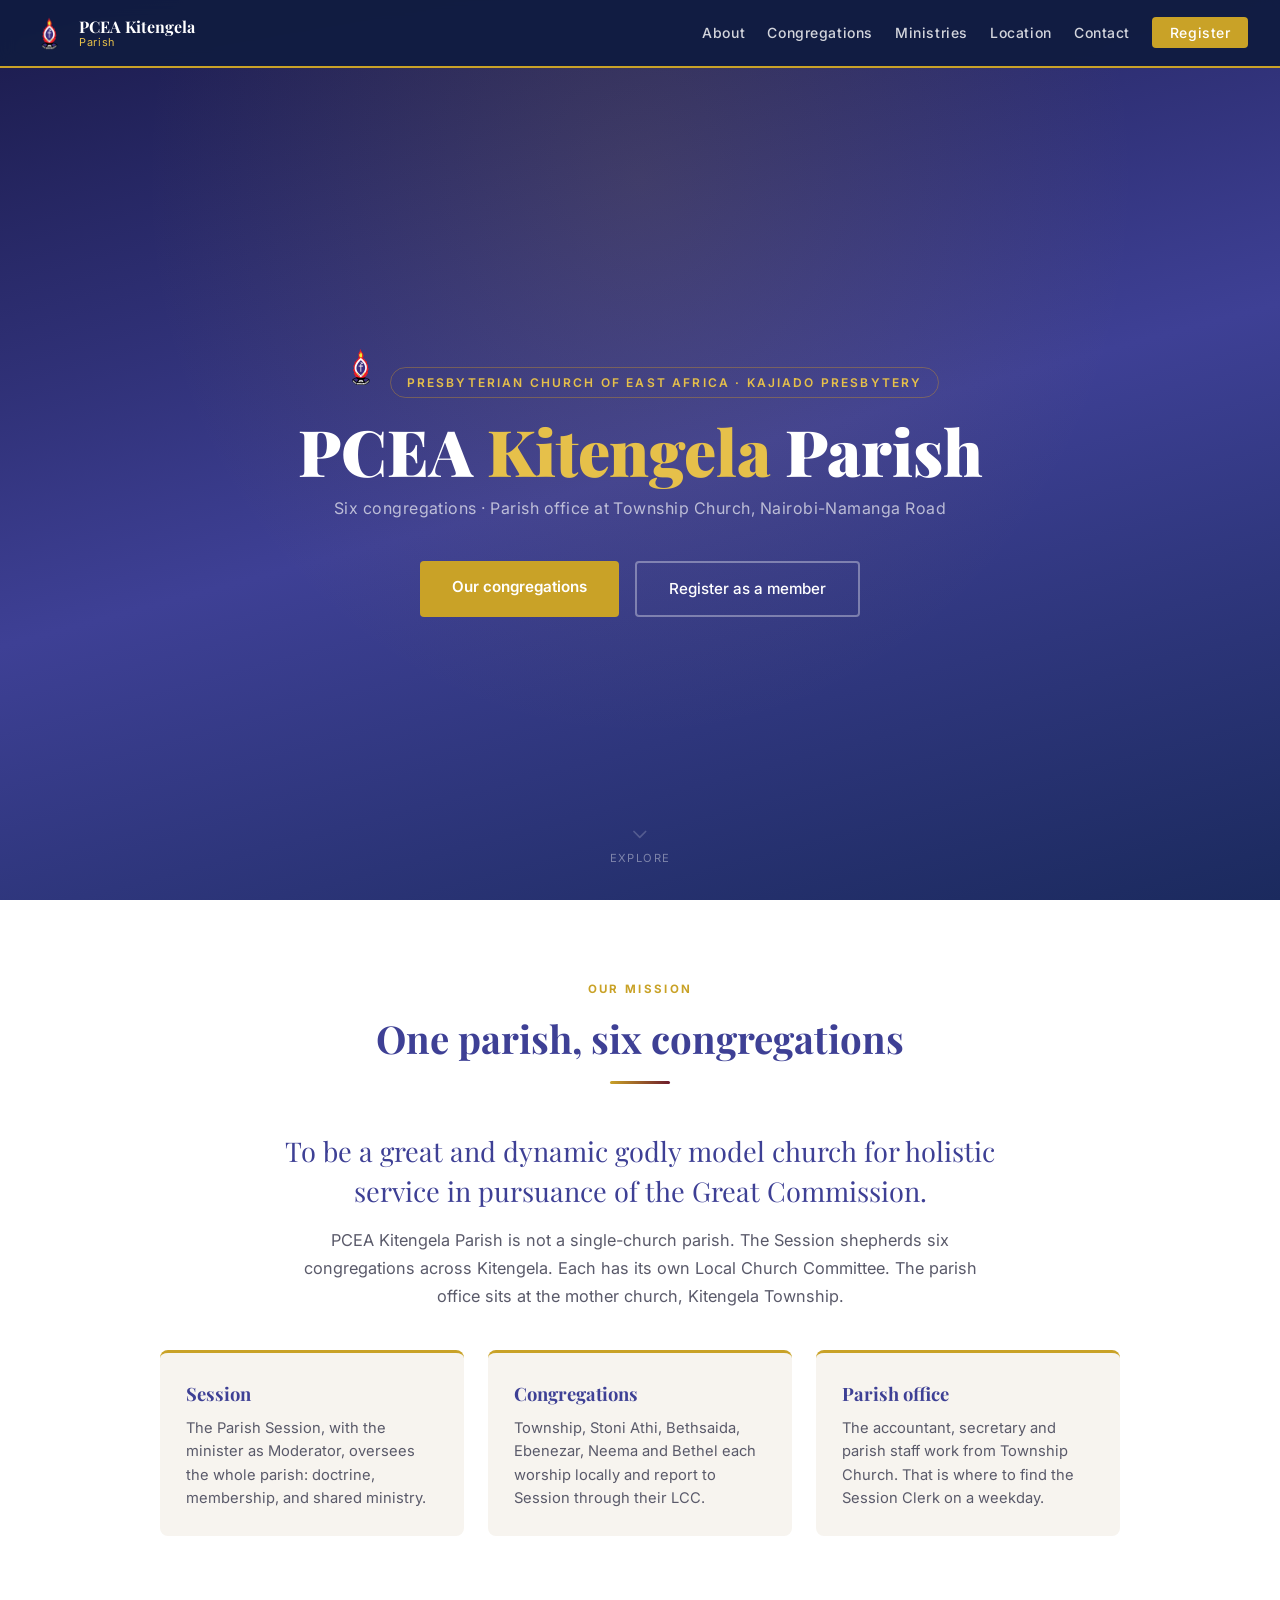
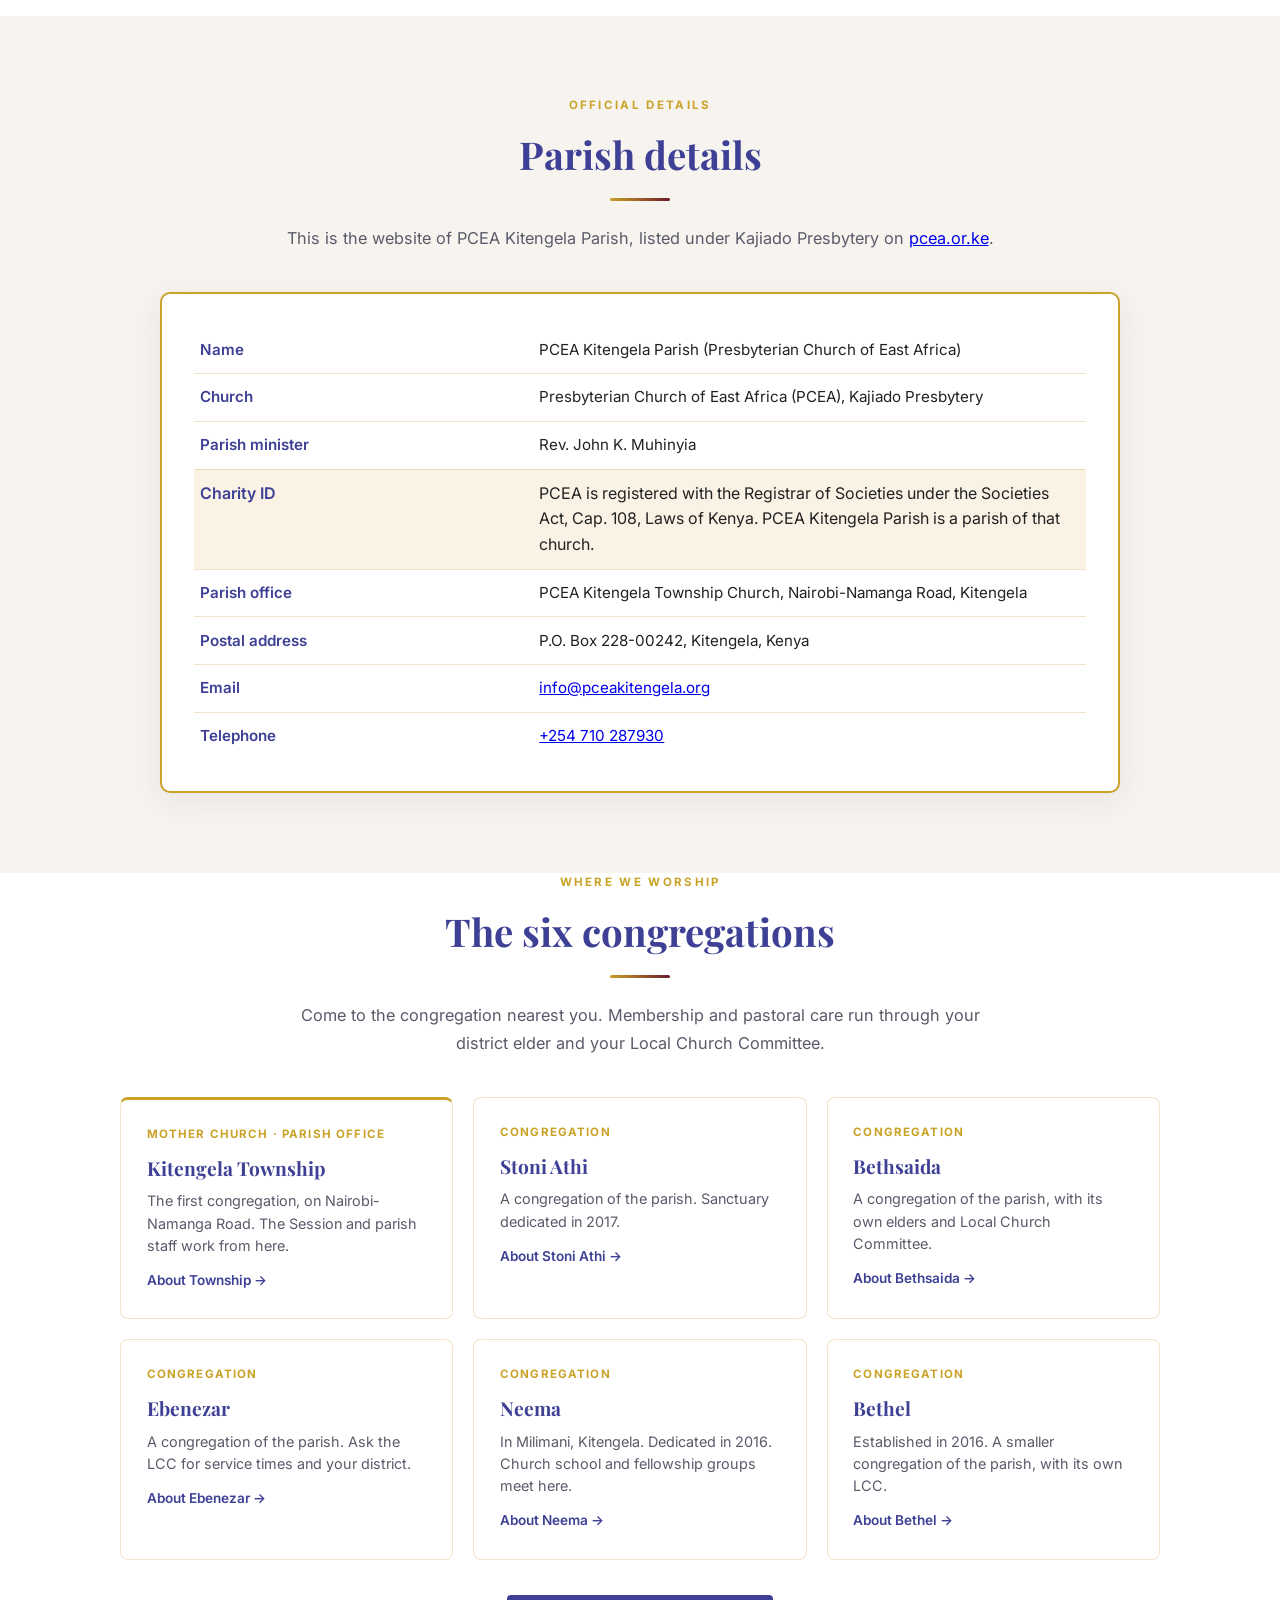
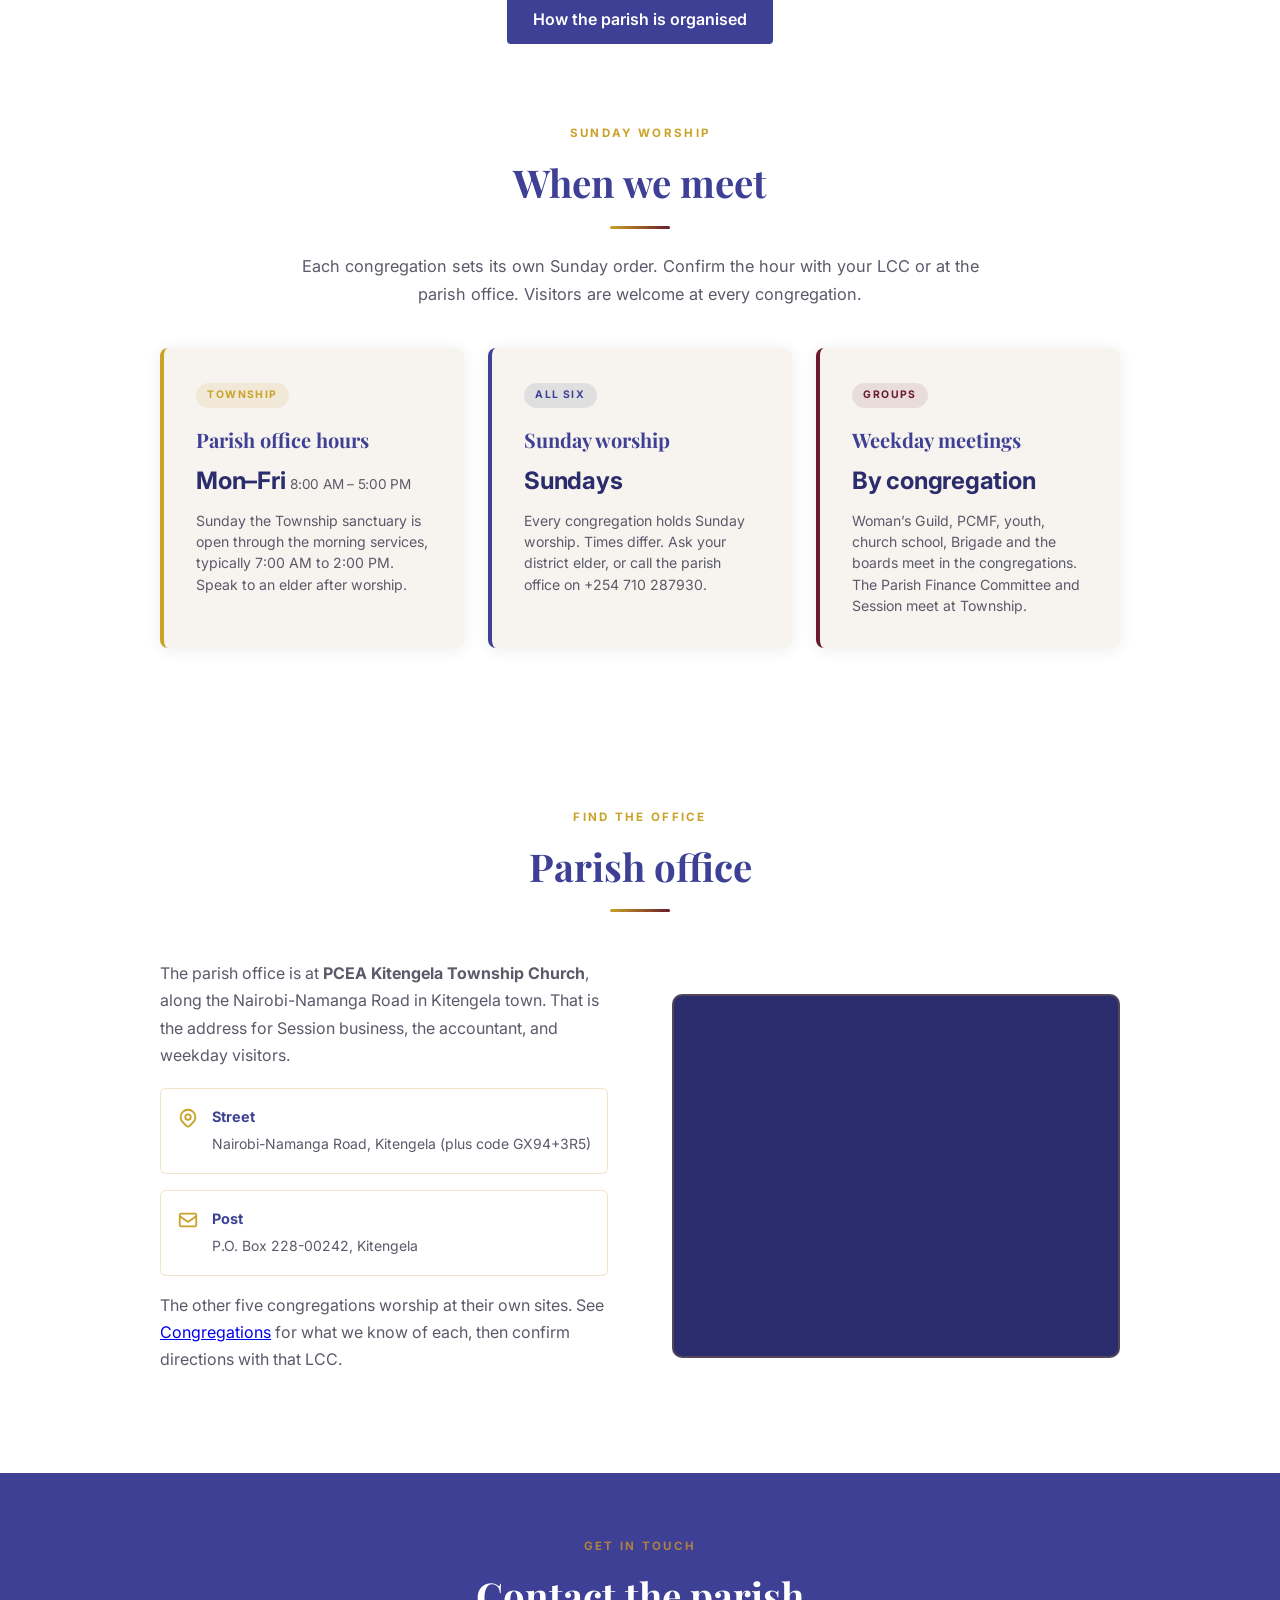
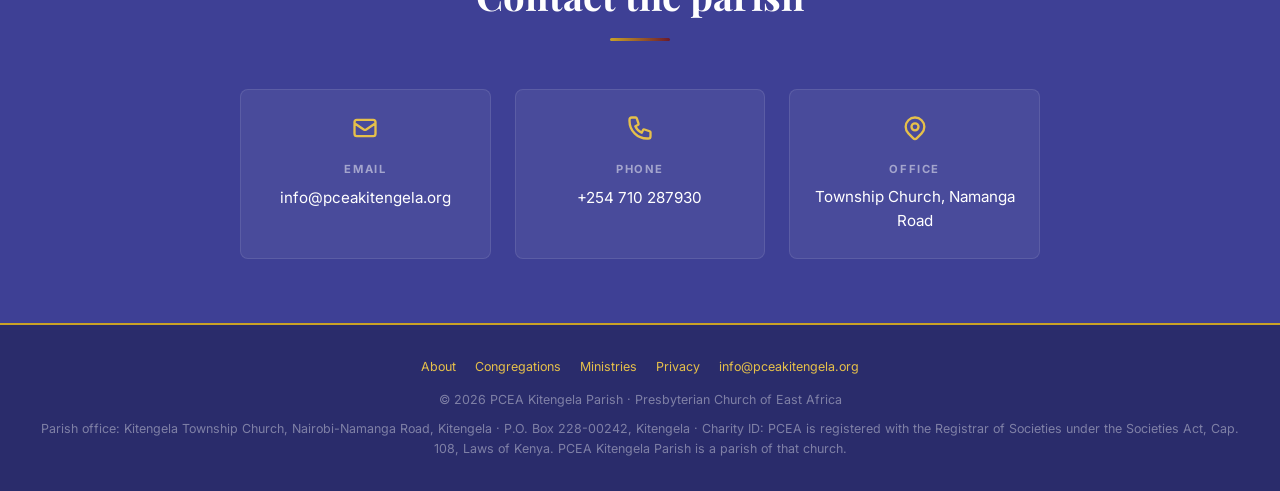
==== index.html @ ebb3dac0 "Add the official PCEA Kitengela Parish static site. The parish has six congregations; the Session an" ====
<!DOCTYPE html>
<html lang="en">
<head>
  <meta charset="UTF-8" />
  <meta name="viewport" content="width=device-width, initial-scale=1.0" />
  <title>PCEA Kitengela Parish | Presbyterian Church of East Africa</title>
  <meta name="description" content="Official website of PCEA Kitengela Parish, Kajiado Presbytery. Six congregations, with the parish office at Kitengela Township Church." />
  <link rel="canonical" href="https://pceakitengela.org/" />
  <meta property="og:title" content="PCEA Kitengela Parish" />
  <meta property="og:description" content="A parish of six congregations in Kitengela. Parish office at Township Church, Nairobi-Namanga Road." />
  <meta property="og:url" content="https://pceakitengela.org/" />
  <meta property="og:image" content="https://pceakitengela.org/images/logo.png" />
  <link rel="icon" type="image/png" href="images/logo.png" />
  <link rel="preconnect" href="https://fonts.googleapis.com" />
  <link rel="preconnect" href="https://fonts.gstatic.com" crossorigin />
  <link href="https://fonts.googleapis.com/css2?family=Playfair+Display:wght@600;700;900&family=Inter:wght@300;400;500;600&display=swap" rel="stylesheet" />
  <link rel="stylesheet" href="styles.css" />
  <script type="application/ld+json">
  {
    "@context": "https://schema.org",
    "@type": "Church",
    "name": "PCEA Kitengela Parish",
    "alternateName": "Presbyterian Church of East Africa Kitengela Parish",
    "url": "https://pceakitengela.org/",
    "logo": "https://pceakitengela.org/images/logo.png",
    "email": "info@pceakitengela.org",
    "telephone": "+254710287930",
    "address": {
      "@type": "PostalAddress",
      "streetAddress": "PCEA Kitengela Township Church, Nairobi-Namanga Road",
      "addressLocality": "Kitengela",
      "addressRegion": "Kajiado",
      "postalCode": "00242",
      "addressCountry": "KE",
      "postOfficeBoxNumber": "228-00242"
    },
    "parentOrganization": {
      "@type": "Organization",
      "name": "Presbyterian Church of East Africa",
      "url": "https://pcea.or.ke/"
    }
  }
  </script>
</head>
<body>

<nav>
  <a class="nav-brand" href="index.html">
    <img src="images/logo.png" alt="PCEA Kitengela Parish logo" />
    <span>PCEA Kitengela<small>Parish</small></span>
  </a>
  <ul class="nav-links" id="nav-links">
    <li><a href="about.html">About</a></li>
    <li><a href="congregations.html">Congregations</a></li>
    <li><a href="ministries.html">Ministries</a></li>
    <li><a href="#location">Location</a></li>
    <li><a href="#contact">Contact</a></li>
    <li><a class="nav-cta" href="register.html">Register</a></li>
  </ul>
  <button class="nav-toggle" id="nav-toggle" aria-label="Toggle menu" aria-expanded="false">
    <span></span><span></span><span></span>
  </button>
</nav>

<section class="hero">
  <div class="hero-content">
    <img src="images/logo.png" class="hero-logo" alt="PCEA Kitengela Parish logo" />
    <span class="hero-eyebrow">Presbyterian Church of East Africa · Kajiado Presbytery</span>
    <h1>PCEA <span>Kitengela</span> Parish</h1>
    <p class="hero-sub">Six congregations · Parish office at Township Church, Nairobi-Namanga Road</p>
    <div class="hero-buttons">
      <a href="congregations.html" class="btn-primary">Our congregations</a>
      <a href="register.html" class="btn-outline">Register as a member</a>
    </div>
  </div>
  <div class="scroll-cue">
    <svg fill="none" viewBox="0 0 24 24" stroke="currentColor"><path stroke-linecap="round" stroke-linejoin="round" stroke-width="2" d="M19 9l-7 7-7-7"/></svg>
    Explore
  </div>
</section>

<section id="mission">
  <p class="section-label">Our mission</p>
  <h2 class="section-title">One parish, six congregations</h2>
  <span class="section-divider"></span>
  <p class="mission-quote">To be a great and dynamic godly model church for holistic service in pursuance of the Great Commission.</p>
  <p class="section-intro">PCEA Kitengela Parish is not a single-church parish. The Session shepherds six congregations across Kitengela. Each has its own Local Church Committee. The parish office sits at the mother church, Kitengela Township.</p>
  <div class="mission-grid">
    <article class="mission-card">
      <h3>Session</h3>
      <p>The Parish Session, with the minister as Moderator, oversees the whole parish: doctrine, membership, and shared ministry.</p>
    </article>
    <article class="mission-card">
      <h3>Congregations</h3>
      <p>Township, Stoni Athi, Bethsaida, Ebenezar, Neema and Bethel each worship locally and report to Session through their LCC.</p>
    </article>
    <article class="mission-card">
      <h3>Parish office</h3>
      <p>The accountant, secretary and parish staff work from Township Church. That is where to find the Session Clerk on a weekday.</p>
    </article>
  </div>
</section>

<section id="organisation">
  <p class="section-label">Official details</p>
  <h2 class="section-title">Parish details</h2>
  <span class="section-divider"></span>
  <p class="section-intro">This is the website of PCEA Kitengela Parish, listed under Kajiado Presbytery on <a href="https://pcea.or.ke/pcea-nairobi-region-presbyteries/">pcea.or.ke</a>.</p>
  <div class="org-box">
    <table class="org-table">
      <tr>
        <th>Name</th>
        <td>PCEA Kitengela Parish (Presbyterian Church of East Africa)</td>
      </tr>
      <tr>
        <th>Church</th>
        <td>Presbyterian Church of East Africa (PCEA), Kajiado Presbytery</td>
      </tr>
      <tr>
        <th>Parish minister</th>
        <td>Rev. John K. Muhinyia</td>
      </tr>
      <tr class="charity-highlight">
        <th>Charity ID</th>
        <td data-charity-id>PCEA is registered with the Registrar of Societies under the Societies Act, Cap. 108, Laws of Kenya. PCEA Kitengela Parish is a parish of that church.</td>
      </tr>
      <tr>
        <th>Parish office</th>
        <td>PCEA Kitengela Township Church, Nairobi-Namanga Road, Kitengela</td>
      </tr>
      <tr>
        <th>Postal address</th>
        <td>P.O. Box 228-00242, Kitengela, Kenya</td>
      </tr>
      <tr>
        <th>Email</th>
        <td><a href="mailto:info@pceakitengela.org">info@pceakitengela.org</a></td>
      </tr>
      <tr>
        <th>Telephone</th>
        <td><a href="tel:+254710287930">+254 710 287930</a></td>
      </tr>
    </table>
  </div>
</section>

<section id="congregations">
  <p class="section-label">Where we worship</p>
  <h2 class="section-title">The six congregations</h2>
  <span class="section-divider"></span>
  <p class="section-intro">Come to the congregation nearest you. Membership and pastoral care run through your district elder and your Local Church Committee.</p>
  <div class="cong-grid">
    <a class="cong-card featured" href="congregations.html#township">
      <p class="cong-meta">Mother church · Parish office</p>
      <h3>Kitengela Township</h3>
      <p>The first congregation, on Nairobi-Namanga Road. The Session and parish staff work from here.</p>
      <span class="cong-link">About Township →</span>
    </a>
    <a class="cong-card" href="congregations.html#stoni-athi">
      <p class="cong-meta">Congregation</p>
      <h3>Stoni Athi</h3>
      <p>A congregation of the parish. Sanctuary dedicated in 2017.</p>
      <span class="cong-link">About Stoni Athi →</span>
    </a>
    <a class="cong-card" href="congregations.html#bethsaida">
      <p class="cong-meta">Congregation</p>
      <h3>Bethsaida</h3>
      <p>A congregation of the parish, with its own elders and Local Church Committee.</p>
      <span class="cong-link">About Bethsaida →</span>
    </a>
    <a class="cong-card" href="congregations.html#ebenezar">
      <p class="cong-meta">Congregation</p>
      <h3>Ebenezar</h3>
      <p>A congregation of the parish. Ask the LCC for service times and your district.</p>
      <span class="cong-link">About Ebenezar →</span>
    </a>
    <a class="cong-card" href="congregations.html#neema">
      <p class="cong-meta">Congregation</p>
      <h3>Neema</h3>
      <p>In Milimani, Kitengela. Dedicated in 2016. Church school and fellowship groups meet here.</p>
      <span class="cong-link">About Neema →</span>
    </a>
    <a class="cong-card" href="congregations.html#bethel">
      <p class="cong-meta">Congregation</p>
      <h3>Bethel</h3>
      <p>Established in 2016. A smaller congregation of the parish, with its own LCC.</p>
      <span class="cong-link">About Bethel →</span>
    </a>
  </div>
  <p class="center-cta"><a class="btn-navy" href="congregations.html">How the parish is organised</a></p>
</section>

<section id="services" class="alt">
  <p class="section-label">Sunday worship</p>
  <h2 class="section-title">When we meet</h2>
  <span class="section-divider"></span>
  <p class="section-intro">Each congregation sets its own Sunday order. Confirm the hour with your LCC or at the parish office. Visitors are welcome at every congregation.</p>
  <div class="services-grid">
    <div class="service-card">
      <span class="service-badge">Township</span>
      <h3>Parish office hours</h3>
      <div class="service-time">Mon–Fri <span>8:00 AM – 5:00 PM</span></div>
      <p class="service-desc">Sunday the Township sanctuary is open through the morning services, typically 7:00 AM to 2:00 PM. Speak to an elder after worship.</p>
    </div>
    <div class="service-card">
      <span class="service-badge">All six</span>
      <h3>Sunday worship</h3>
      <div class="service-time">Sundays</div>
      <p class="service-desc">Every congregation holds Sunday worship. Times differ. Ask your district elder, or call the parish office on +254 710 287930.</p>
    </div>
    <div class="service-card">
      <span class="service-badge">Groups</span>
      <h3>Weekday meetings</h3>
      <div class="service-time">By congregation</div>
      <p class="service-desc">Woman’s Guild, PCMF, youth, church school, Brigade and the boards meet in the congregations. The Parish Finance Committee and Session meet at Township.</p>
    </div>
  </div>
</section>

<section id="location">
  <p class="section-label">Find the office</p>
  <h2 class="section-title">Parish office</h2>
  <span class="section-divider"></span>
  <div class="location-inner">
    <div class="location-text">
      <p>The parish office is at <strong>PCEA Kitengela Township Church</strong>, along the Nairobi-Namanga Road in Kitengela town. That is the address for Session business, the accountant, and weekday visitors.</p>
      <div class="location-detail">
        <svg fill="none" viewBox="0 0 24 24" stroke="currentColor"><path stroke-linecap="round" stroke-linejoin="round" stroke-width="2" d="M17.657 16.657L13.414 20.9a1.998 1.998 0 01-2.827 0l-4.244-4.243a8 8 0 1111.314 0z"/><path stroke-linecap="round" stroke-linejoin="round" stroke-width="2" d="M15 11a3 3 0 11-6 0 3 3 0 016 0z"/></svg>
        <div>
          <strong>Street</strong>
          <span>Nairobi-Namanga Road, Kitengela (plus code GX94+3R5)</span>
        </div>
      </div>
      <div class="location-detail">
        <svg fill="none" viewBox="0 0 24 24" stroke="currentColor"><path stroke-linecap="round" stroke-linejoin="round" stroke-width="2" d="M3 8l7.89 5.26a2 2 0 002.22 0L21 8M5 19h14a2 2 0 002-2V7a2 2 0 00-2-2H5a2 2 0 00-2 2v10a2 2 0 002 2z"/></svg>
        <div>
          <strong>Post</strong>
          <span>P.O. Box 228-00242, Kitengela</span>
        </div>
      </div>
      <p>The other five congregations worship at their own sites. See <a href="congregations.html">Congregations</a> for what we know of each, then confirm directions with that LCC.</p>
    </div>
    <div class="map-frame">
      <iframe title="Map of PCEA Kitengela Township Church" src="https://maps.google.com/maps?q=PCEA+Kitengela+Township+Church,+Namanga+Road,+Kitengela&amp;z=16&amp;output=embed" loading="lazy" referrerpolicy="no-referrer-when-downgrade"></iframe>
    </div>
  </div>
</section>

<section id="contact">
  <p class="section-label">Get in touch</p>
  <h2 class="section-title">Contact the parish</h2>
  <span class="section-divider"></span>
  <div class="contact-grid">
    <div class="contact-card">
      <svg fill="none" viewBox="0 0 24 24" stroke="currentColor"><path stroke-linecap="round" stroke-linejoin="round" stroke-width="2" d="M3 8l7.89 5.26a2 2 0 002.22 0L21 8M5 19h14a2 2 0 002-2V7a2 2 0 00-2-2H5a2 2 0 00-2 2v10a2 2 0 002 2z"/></svg>
      <strong>Email</strong>
      <a href="mailto:info@pceakitengela.org">info@pceakitengela.org</a>
    </div>
    <div class="contact-card">
      <svg fill="none" viewBox="0 0 24 24" stroke="currentColor"><path stroke-linecap="round" stroke-linejoin="round" stroke-width="2" d="M3 5a2 2 0 012-2h3.28a1 1 0 01.948.684l1.498 4.493a1 1 0 01-.502 1.21l-2.257 1.13a11.042 11.042 0 005.516 5.516l1.13-2.257a1 1 0 011.21-.502l4.493 1.498a1 1 0 01.684.949V19a2 2 0 01-2 2h-1C9.716 21 3 14.284 3 6V5z"/></svg>
      <strong>Phone</strong>
      <a href="tel:+254710287930">+254 710 287930</a>
    </div>
    <div class="contact-card">
      <svg fill="none" viewBox="0 0 24 24" stroke="currentColor"><path stroke-linecap="round" stroke-linejoin="round" stroke-width="2" d="M17.657 16.657L13.414 20.9a1.998 1.998 0 01-2.827 0l-4.244-4.243a8 8 0 1111.314 0z"/><path stroke-linecap="round" stroke-linejoin="round" stroke-width="2" d="M15 11a3 3 0 11-6 0 3 3 0 016 0z"/></svg>
      <strong>Office</strong>
      <p>Township Church, Namanga Road</p>
    </div>
  </div>
</section>

<footer>
  <div class="footer-links">
    <a href="about.html">About</a>
    <a href="congregations.html">Congregations</a>
    <a href="ministries.html">Ministries</a>
    <a href="privacy.html">Privacy</a>
    <a href="mailto:info@pceakitengela.org">info@pceakitengela.org</a>
  </div>
  <p>© <span id="copy-year"></span> PCEA Kitengela Parish · Presbyterian Church of East Africa</p>
  <p class="footer-legal">
    Parish office: Kitengela Township Church, Nairobi-Namanga Road, Kitengela ·
    P.O. Box 228-00242, Kitengela ·
    Charity ID: <span data-charity-id></span>
  </p>
</footer>

<script src="config.js"></script>
<script src="main.js"></script>
</body>
</html>
---- styles.css ----
*, *::before, *::after { box-sizing: border-box; margin: 0; padding: 0; }

:root {
  --navy:    #3E4095;
  --navy-dk: #2a2c6b;
  --gold:    #C9A227;
  --gold-lt: #E6C04A;
  --burgundy:#6B1A2B;
  --cream:   #F7F4EF;
  --white:   #ffffff;
  --text:    #222222;
  --muted:   #5a5a6a;
  --border:  rgba(201,146,42,0.25);
}

html { scroll-behavior: smooth; }
body {
  font-family: 'Inter', sans-serif;
  color: var(--text);
  background: var(--white);
  line-height: 1.6;
}

/* NAV */
nav {
  position: fixed; top: 0; left: 0; right: 0; z-index: 100;
  background: rgba(17,28,66,0.97);
  backdrop-filter: blur(8px);
  display: flex; align-items: center; justify-content: space-between;
  padding: 0 2rem;
  height: 68px;
  border-bottom: 2px solid var(--gold);
}
.nav-brand {
  display: flex;
  align-items: center;
  gap: 0.75rem;
  text-decoration: none;
}
.nav-brand img {
  height: 35px;
  width: 35px;
}
.nav-brand span {
  font-family: 'Playfair Display', serif;
  color: var(--white);
  font-size: 1rem;
  font-weight: 700;
  line-height: 1.2;
}
.nav-brand span small { display: block; font-size: 0.68rem; font-weight: 400; color: var(--gold-lt); font-family: 'Inter', sans-serif; letter-spacing: 0.06em; }
.nav-links { display: flex; gap: 1.4rem; list-style: none; align-items: center; }
.nav-links a { color: rgba(255,255,255,0.82); text-decoration: none; font-size: 0.875rem; font-weight: 500; letter-spacing: 0.04em; transition: color .2s; }
.nav-links a:hover, .nav-links a[aria-current="page"] { color: var(--gold-lt); }
.nav-cta {
  background: var(--gold);
  color: var(--white) !important;
  padding: 0.45rem 1.1rem;
  border-radius: 4px;
  font-weight: 600;
}
.nav-cta:hover { background: var(--gold-lt); color: var(--white) !important; }

.nav-toggle {
  display: none;
  flex-direction: column;
  justify-content: center;
  gap: 5px;
  width: 38px; height: 38px;
  background: none; border: none; cursor: pointer;
  padding: 8px;
}
.nav-toggle span {
  display: block;
  width: 100%; height: 2px;
  background: var(--white);
  border-radius: 2px;
  transition: transform .25s ease, opacity .25s ease;
}
.nav-toggle.active span:nth-child(1) { transform: translateY(7px) rotate(45deg); }
.nav-toggle.active span:nth-child(2) { opacity: 0; }
.nav-toggle.active span:nth-child(3) { transform: translateY(-7px) rotate(-45deg); }

/* HERO */
.hero {
  min-height: 100vh;
  background: linear-gradient(165deg, #1a1a4a 0%, #3E4095 52%, #1B2A5E 100%);
  display: flex; align-items: center; justify-content: center;
  text-align: center;
  padding: 8rem 2rem 4rem;
  position: relative;
  overflow: hidden;
}
.hero::before {
  content: '';
  position: absolute; inset: 0;
  background: radial-gradient(ellipse at 50% 20%, rgba(201,162,39,0.12), transparent 55%);
}
.hero-content { position: relative; max-width: 780px; }
.hero-logo {
  width: 40px;
  height: 40px;
  margin-right: 5px;
  animation: float 4s ease-in-out infinite;
}

@keyframes float { 0%,100%{transform:translateY(0)} 50%{transform:translateY(20px)} }
.hero-eyebrow {
  display: inline-block;
  color: var(--gold-lt);
  font-size: 0.75rem;
  font-weight: 600;
  letter-spacing: 0.18em;
  text-transform: uppercase;
  margin-bottom: 1rem;
  border: 1px solid rgba(201,146,42,0.4);
  padding: 0.3rem 1rem;
  border-radius: 20px;
}
.hero h1 {
  font-family: 'Playfair Display', serif;
  color: var(--white);
  font-size: clamp(2.4rem, 5vw, 4rem);
  font-weight: 900;
  line-height: 1.15;
  margin-bottom: 0.5rem;
}
.hero h1 span { color: var(--gold-lt); }
.hero-sub {
  color: rgba(255,255,255,0.65);
  font-size: 1rem;
  margin-bottom: 2.5rem;
  letter-spacing: 0.03em;
}
.hero-buttons { display: flex; gap: 1rem; justify-content: center; flex-wrap: wrap; }
.btn-primary {
  background: var(--gold);
  color: var(--white);
  padding: 0.85rem 2rem;
  border-radius: 4px;
  text-decoration: none;
  font-weight: 600;
  font-size: 0.95rem;
  transition: background .2s, transform .15s;
  border: none; cursor: pointer;
  display: inline-block;
}
.btn-primary:hover { background: var(--gold-lt); transform: translateY(-2px); }
.btn-primary:disabled {
  opacity: 0.65;
  cursor: wait;
  transform: none;
}
.btn-outline {
  border: 2px solid rgba(255,255,255,0.35);
  color: var(--white);
  padding: 0.85rem 2rem;
  border-radius: 4px;
  text-decoration: none;
  font-weight: 500;
  font-size: 0.95rem;
  transition: border-color .2s, transform .15s;
  display: inline-block;
}
.btn-outline:hover { border-color: var(--gold-lt); transform: translateY(-2px); }
.scroll-cue {
  position: absolute; bottom: 2rem; left: 50%; transform: translateX(-50%);
  display: flex; flex-direction: column; align-items: center; gap: 0.4rem;
  color: rgba(255,255,255,0.4); font-size: 0.7rem; letter-spacing: 0.12em; text-transform: uppercase;
  animation: bounce 2s infinite;
}
.scroll-cue svg { width: 20px; opacity: 0.5; }
@keyframes bounce { 0%,100%{transform:translateX(-50%) translateY(0)} 50%{transform:translateX(-50%) translateY(6px)} }

/* SHARED SECTION CHROME */
.section-label {
  text-align: center;
  color: var(--gold);
  font-size: 0.72rem;
  font-weight: 700;
  letter-spacing: 0.2em;
  text-transform: uppercase;
  margin-bottom: 0.6rem;
}
.section-title {
  text-align: center;
  font-family: 'Playfair Display', serif;
  font-size: clamp(1.8rem, 3vw, 2.5rem);
  font-weight: 700;
  color: var(--navy);
  margin-bottom: 0.75rem;
}
.section-divider {
  display: block; width: 60px; height: 3px;
  background: linear-gradient(90deg, var(--gold), var(--burgundy));
  margin: 0 auto 3rem;
  border-radius: 2px;
}
.section-intro {
  max-width: 720px;
  margin: -1.5rem auto 2.5rem;
  text-align: center;
  color: var(--muted);
  font-size: 1.02rem;
  line-height: 1.7;
}

/* MISSION */
#mission {
  background: var(--white);
  padding: 5rem 2rem;
}
.mission-quote {
  max-width: 800px;
  margin: 0 auto 2.5rem;
  text-align: center;
  font-family: 'Playfair Display', serif;
  font-size: clamp(1.25rem, 2.4vw, 1.7rem);
  line-height: 1.45;
  color: var(--navy);
}
.mission-grid {
  display: grid;
  grid-template-columns: repeat(auto-fit, minmax(240px, 1fr));
  gap: 1.5rem;
  max-width: 960px;
  margin: 0 auto;
}
.mission-card {
  background: var(--cream);
  border-radius: 8px;
  padding: 1.6rem;
  border-top: 3px solid var(--gold);
}
.mission-card h3 {
  font-family: 'Playfair Display', serif;
  color: var(--navy);
  margin-bottom: 0.5rem;
  font-size: 1.15rem;
}
.mission-card p { color: var(--muted); font-size: 0.92rem; }

/* ORGANISATION / TRANSPARENCY */
#organisation {
  background: var(--cream);
  padding: 5rem 2rem;
}
.org-box {
  max-width: 960px;
  margin: 0 auto;
  background: var(--white);
  border: 2px solid var(--gold);
  border-radius: 10px;
  padding: 2rem;
  box-shadow: 0 8px 32px rgba(27,42,94,0.08);
}
.org-table {
  width: 100%;
  border-collapse: collapse;
}
.org-table th, .org-table td {
  text-align: left;
  padding: 0.7rem 0.4rem;
  border-bottom: 1px solid var(--border);
  vertical-align: top;
  font-size: 0.95rem;
}
.org-table th {
  width: 38%;
  color: var(--navy);
  font-weight: 600;
}
.org-table td { color: var(--text); }
.org-table tr:last-child th, .org-table tr:last-child td { border-bottom: none; }
.org-note {
  margin-top: 1.2rem;
  color: var(--muted);
  font-size: 0.88rem;
  line-height: 1.6;
}
.charity-highlight {
  background: rgba(201,146,42,0.12);
}
.charity-highlight td, .charity-highlight th {
  font-size: 1rem;
}

/* SERVICES */
#services {
  background: var(--cream);
  padding: 5rem 2rem;
}
#services.alt { background: var(--white); }
.services-grid {
  display: grid;
  grid-template-columns: repeat(auto-fit, minmax(280px, 1fr));
  gap: 1.5rem;
  max-width: 960px;
  margin: 0 auto;
}
.service-card {
  background: var(--white);
  border-radius: 8px;
  padding: 2rem;
  border-left: 4px solid var(--gold);
  box-shadow: 0 2px 16px rgba(27,42,94,0.08);
  transition: transform .2s, box-shadow .2s;
}
#services.alt .service-card { background: var(--cream); }
.service-card:nth-child(2) { border-left-color: var(--navy); }
.service-card:nth-child(3) { border-left-color: var(--burgundy); }
.service-card:hover { transform: translateY(-4px); box-shadow: 0 8px 32px rgba(27,42,94,0.15); }
.service-badge {
  display: inline-block;
  font-size: 0.65rem; font-weight: 700; letter-spacing: 0.14em;
  text-transform: uppercase; padding: 0.25rem 0.7rem;
  border-radius: 20px; margin-bottom: 1rem;
  background: rgba(201,146,42,0.12); color: var(--gold);
}
.service-card:nth-child(2) .service-badge { background: rgba(27,42,94,0.1); color: var(--navy); }
.service-card:nth-child(3) .service-badge { background: rgba(107,26,43,0.1); color: var(--burgundy); }
.service-card h3 { font-family: 'Playfair Display', serif; font-size: 1.25rem; color: var(--navy); margin-bottom: 0.4rem; }
.service-time { font-size: 1.5rem; font-weight: 700; color: var(--navy-dk); letter-spacing: -0.01em; }
.service-time span { font-size: 0.85rem; font-weight: 400; color: var(--muted); }
.service-desc { margin-top: 0.6rem; color: var(--muted); font-size: 0.88rem; line-height: 1.5; }

/* MINISTRIES */
#ministries {
  background: var(--white);
  padding: 5rem 2rem;
}
.ministry-grid {
  display: grid;
  grid-template-columns: repeat(auto-fit, minmax(260px, 1fr));
  gap: 1.25rem;
  max-width: 960px;
  margin: 0 auto;
}
.ministry-card {
  border: 1px solid var(--border);
  border-radius: 8px;
  padding: 1.5rem;
}
.ministry-card h3 {
  font-family: 'Playfair Display', serif;
  color: var(--navy);
  margin-bottom: 0.5rem;
  font-size: 1.1rem;
}
.ministry-card p { color: var(--muted); font-size: 0.9rem; }

/* CONGREGATIONS */
.cong-grid {
  display: grid;
  grid-template-columns: repeat(auto-fit, minmax(280px, 1fr));
  gap: 1.25rem;
  max-width: 1040px;
  margin: 0 auto;
}
.cong-card {
  background: var(--white);
  border: 1px solid var(--border);
  border-radius: 8px;
  padding: 1.6rem;
  text-decoration: none;
  display: block;
  transition: transform .2s, box-shadow .2s;
}
.cong-card:hover { transform: translateY(-3px); box-shadow: 0 8px 24px rgba(62,64,149,0.12); }
.cong-card.featured { border-top: 3px solid var(--gold); }
.cong-card h3 {
  font-family: 'Playfair Display', serif;
  color: var(--navy);
  font-size: 1.2rem;
  margin-bottom: 0.4rem;
}
.cong-card .cong-meta {
  color: var(--gold);
  font-size: 0.72rem;
  font-weight: 700;
  letter-spacing: 0.1em;
  text-transform: uppercase;
  margin-bottom: 0.6rem;
}
.cong-card p { color: var(--muted); font-size: 0.9rem; line-height: 1.55; }
.cong-card .cong-link {
  display: inline-block;
  margin-top: 0.8rem;
  color: var(--navy);
  font-size: 0.85rem;
  font-weight: 600;
}
.center-cta { text-align: center; margin-top: 2.2rem; }
.btn-navy {
  background: var(--navy);
  color: var(--white);
  padding: 0.75rem 1.6rem;
  border-radius: 4px;
  text-decoration: none;
  font-weight: 600;
  display: inline-block;
}
.btn-navy:hover { background: var(--navy-dk); }

/* LOCATION */
#location {
  background: var(--white);
  padding: 5rem 2rem;
}
#location.on-cream { background: var(--cream); }
.location-inner {
  max-width: 960px; margin: 0 auto;
  display: grid; grid-template-columns: 1fr 1fr; gap: 4rem; align-items: center;
}
.location-text p { color: var(--muted); margin-bottom: 1.2rem; line-height: 1.7; }
.location-detail {
  display: flex; align-items: flex-start; gap: 0.8rem;
  padding: 1rem;
  border: 1px solid var(--border);
  border-radius: 6px;
  margin-bottom: 1rem;
  background: var(--white);
}
.location-detail svg { width: 22px; height: 22px; flex-shrink: 0; color: var(--gold); margin-top: 2px; }
.location-detail strong { display: block; color: var(--navy); font-size: 0.9rem; margin-bottom: 0.2rem; }
.location-detail span { color: var(--muted); font-size: 0.875rem; }
.map-frame {
  border-radius: 10px;
  overflow: hidden;
  min-height: 320px;
  border: 2px solid var(--border);
  background: var(--navy-dk);
}
.map-frame iframe {
  width: 100%;
  height: 360px;
  border: 0;
  display: block;
}

/* YOUTUBE */
#media {
  background: var(--navy-dk);
  padding: 5rem 2rem;
}
#media .section-label { color: var(--gold-lt); }
#media .section-title { color: var(--white); }
#media .section-intro { color: rgba(255,255,255,0.65); }
.youtube-embed {
  max-width: 800px; margin: 0 auto;
  border-radius: 10px; overflow: hidden;
  box-shadow: 0 16px 64px rgba(0,0,0,0.5);
  border: 2px solid rgba(201,146,42,0.3);
  position: relative;
}
.youtube-embed iframe {
  width: 100%; aspect-ratio: 16/9;
  display: block; border: none;
}

/* CONTACT */
#contact {
  background: var(--navy);
  padding: 4rem 2rem;
}
#contact .section-label { color: rgba(201,146,42,0.8); }
#contact .section-title { color: var(--white); }
.contact-grid {
  display: grid; grid-template-columns: repeat(auto-fit, minmax(220px, 1fr));
  gap: 1.5rem; max-width: 800px; margin: 0 auto;
}
.contact-card {
  background: rgba(255,255,255,0.06);
  border: 1px solid rgba(255,255,255,0.1);
  border-radius: 8px;
  padding: 1.5rem;
  text-align: center;
  transition: background .2s;
}
.contact-card:hover { background: rgba(255,255,255,0.1); }
.contact-card svg { width: 28px; color: var(--gold-lt); margin-bottom: 0.7rem; }
.contact-card strong { display: block; color: rgba(255,255,255,0.5); font-size: 0.7rem; letter-spacing: 0.14em; text-transform: uppercase; margin-bottom: 0.4rem; }
.contact-card a, .contact-card p { color: var(--white); text-decoration: none; font-size: 0.95rem; }
.contact-card a:hover { color: var(--gold-lt); }
.contact-card a + a { display: block; margin-top: 0.25rem; }

/* INNER PAGES */
.page-hero {
  background: var(--navy);
  padding: 8rem 2rem 3.2rem;
  text-align: center;
  border-bottom: 2px solid var(--gold);
}
.page-hero h1 {
  font-family: 'Playfair Display', serif;
  color: var(--white);
  font-size: clamp(2rem, 4vw, 3rem);
  margin-bottom: 0.6rem;
}
.page-hero p {
  color: rgba(255,255,255,0.7);
  max-width: 640px;
  margin: 0 auto;
}
.prose {
  max-width: 760px;
  margin: 0 auto;
  padding: 3.5rem 2rem 5rem;
}
.prose h2 {
  font-family: 'Playfair Display', serif;
  color: var(--navy);
  font-size: 1.6rem;
  margin: 2.2rem 0 0.8rem;
}
.prose h2:first-child { margin-top: 0; }
.prose p, .prose li { color: var(--muted); margin-bottom: 1rem; line-height: 1.75; }
.prose ul { padding-left: 1.2rem; margin-bottom: 1.2rem; }
.prose a { color: var(--navy); }

/* FORM */
.form-wrap {
  max-width: 640px;
  margin: 0 auto;
  padding: 0 2rem 5rem;
}
.form-card {
  background: var(--cream);
  border-radius: 10px;
  padding: 2rem;
  border: 1px solid var(--border);
}
.form-card label {
  display: block;
  font-size: 0.82rem;
  font-weight: 600;
  color: var(--navy);
  margin-bottom: 0.35rem;
}
.form-card input, .form-card textarea, .form-card select {
  width: 100%;
  padding: 0.7rem 0.8rem;
  border: 1px solid var(--border);
  border-radius: 4px;
  margin-bottom: 1rem;
  font-family: inherit;
  font-size: 0.95rem;
  background: var(--white);
}
.form-card textarea { min-height: 120px; resize: vertical; }
.form-help { color: var(--muted); font-size: 0.88rem; margin-top: 1rem; }
.form-status { margin-top: 0.85rem; font-size: 0.92rem; line-height: 1.5; min-height: 1.4em; }
.form-status.ok { color: #1b5e20; }
.form-status.err { color: #8b1e1e; }
.hp-field {
  position: absolute;
  left: -10000px;
  width: 1px;
  height: 1px;
  overflow: hidden;
}

/* FOOTER */
footer {
  background: var(--navy-dk);
  border-top: 2px solid var(--gold);
  padding: 2rem;
  text-align: center;
  color: rgba(255,255,255,0.4);
  font-size: 0.78rem;
}
footer a { color: var(--gold-lt); text-decoration: none; }
.footer-links {
  display: flex;
  gap: 1.2rem;
  justify-content: center;
  flex-wrap: wrap;
  margin-bottom: 0.8rem;
}
.footer-legal { margin-top: 0.6rem; line-height: 1.6; }

@media (max-width: 900px) {
  .nav-links { gap: 0.9rem; }
  .nav-links a { font-size: 0.8rem; }
}

@media (max-width: 768px) {
  nav { padding: 0 1rem; }
  .nav-toggle { display: flex; }
  .nav-links {
    position: absolute;
    top: 68px; left: 0; right: 0;
    background: rgba(17,28,66,0.98);
    flex-direction: column;
    align-items: stretch;
    gap: 0;
    max-height: 0;
    overflow: hidden;
    transition: max-height .3s ease;
    border-bottom: 2px solid var(--gold);
  }
  .nav-links.open { max-height: 560px; }
  .nav-links li { width: 100%; }
  .nav-links a {
    display: block;
    padding: 1rem 2rem;
    border-bottom: 1px solid rgba(255,255,255,0.08);
    font-size: 0.9rem;
  }
  .nav-cta { margin: 0.6rem 2rem 1rem; text-align: center; }
  .location-inner { grid-template-columns: 1fr; gap: 2rem; }
  .org-table th { width: 42%; }
}
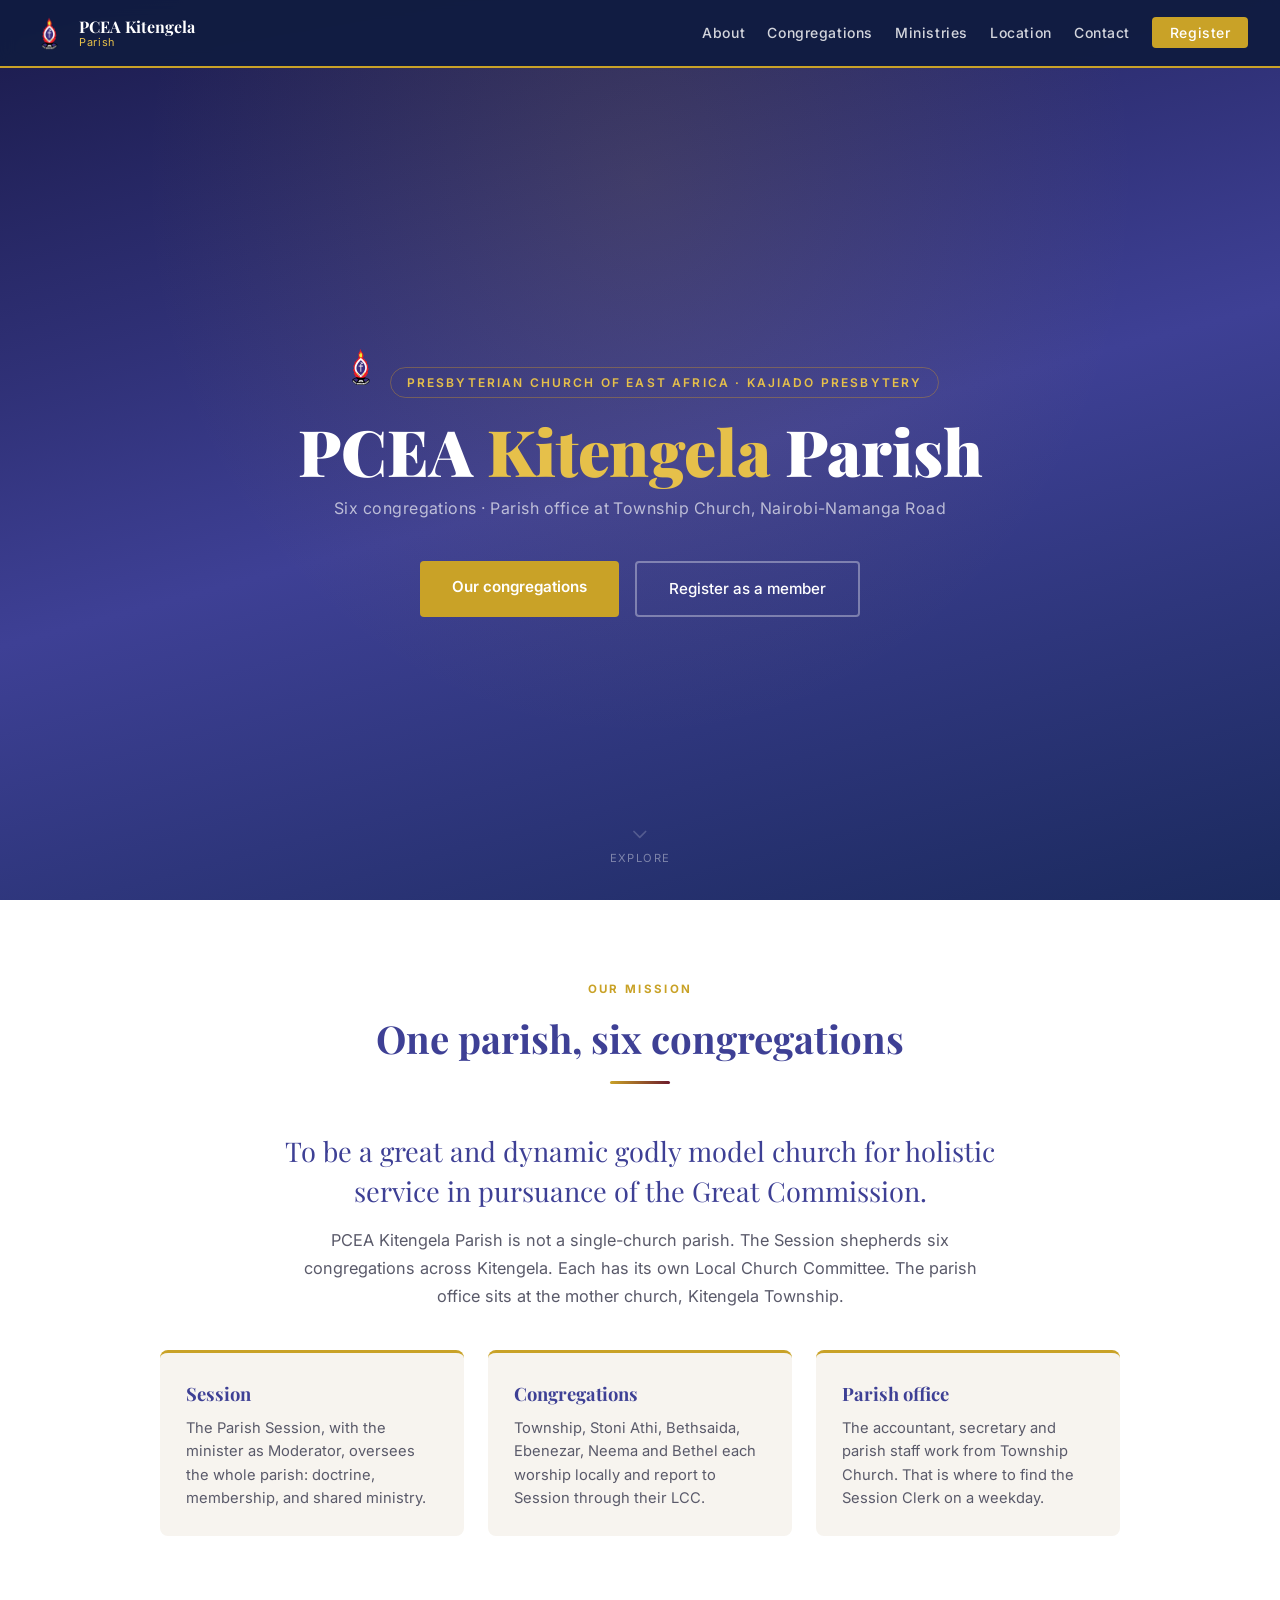
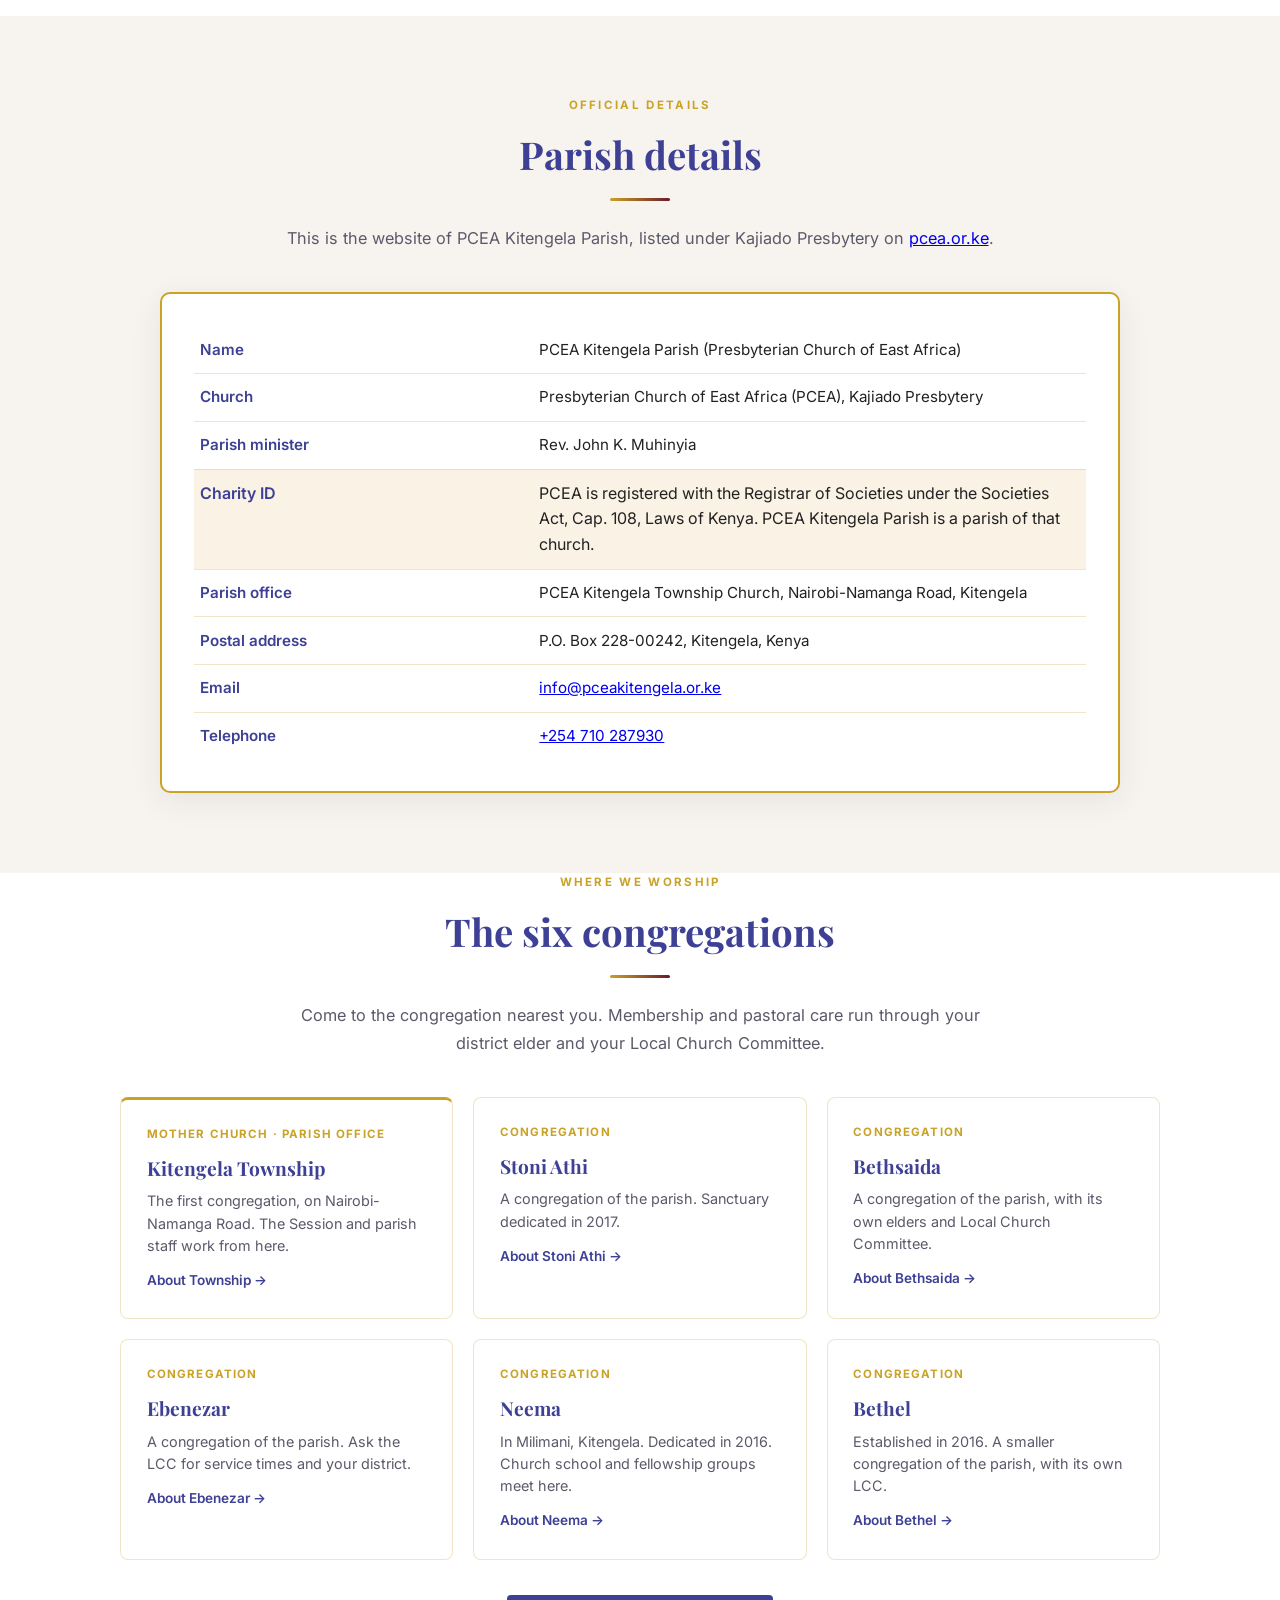
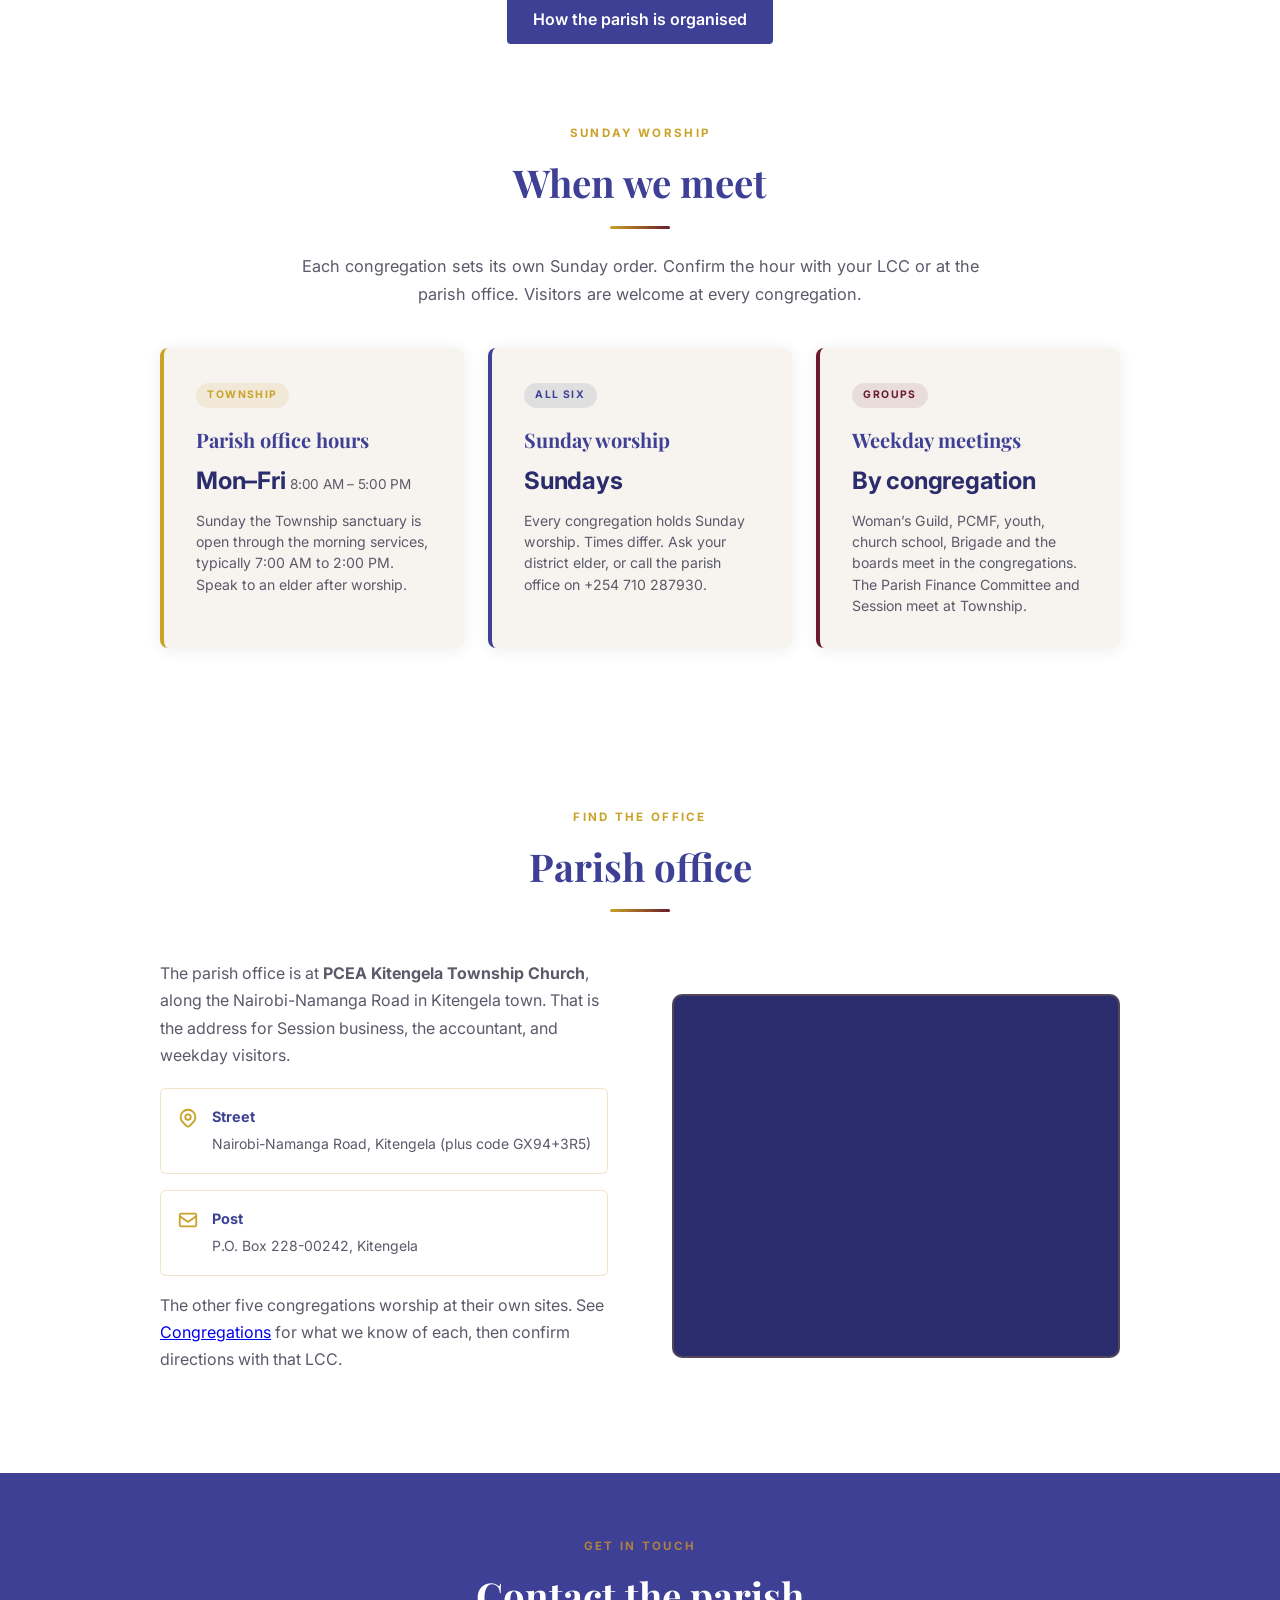
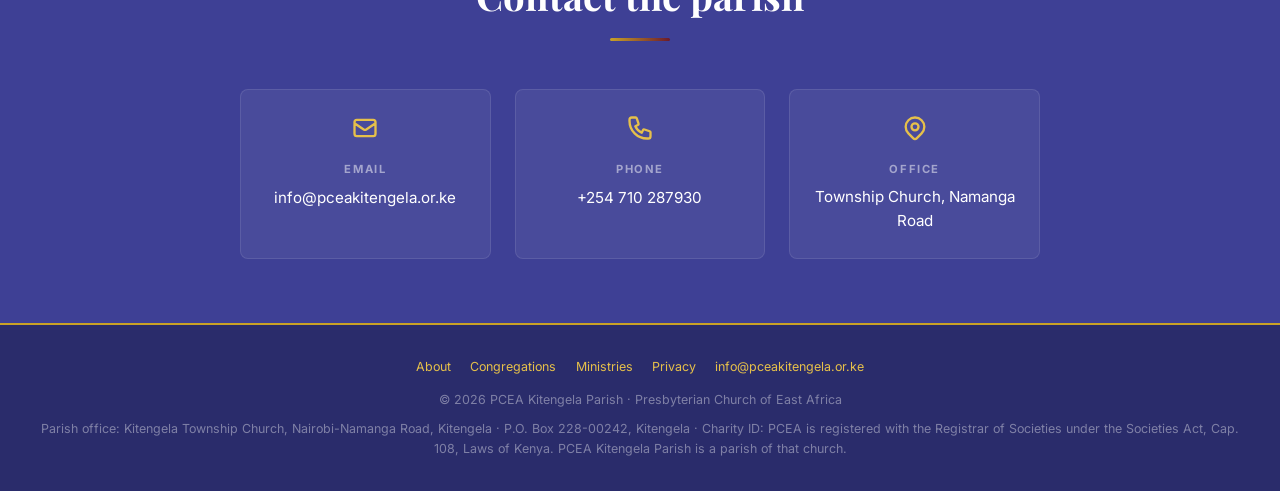
==== commit ad517cfd: "Use pceakitengela.or.ke as the official parish domain. Co-authored-by: Cursor <cursoragent@cursor.co" ====
--- a/index.html
+++ b/index.html
@@ -5,11 +5,11 @@
   <meta name="viewport" content="width=device-width, initial-scale=1.0" />
   <title>PCEA Kitengela Parish | Presbyterian Church of East Africa</title>
   <meta name="description" content="Official website of PCEA Kitengela Parish, Kajiado Presbytery. Six congregations, with the parish office at Kitengela Township Church." />
-  <link rel="canonical" href="https://pceakitengela.org/" />
+  <link rel="canonical" href="https://pceakitengela.or.ke/" />
   <meta property="og:title" content="PCEA Kitengela Parish" />
   <meta property="og:description" content="A parish of six congregations in Kitengela. Parish office at Township Church, Nairobi-Namanga Road." />
-  <meta property="og:url" content="https://pceakitengela.org/" />
-  <meta property="og:image" content="https://pceakitengela.org/images/logo.png" />
+  <meta property="og:url" content="https://pceakitengela.or.ke/" />
+  <meta property="og:image" content="https://pceakitengela.or.ke/images/logo.png" />
   <link rel="icon" type="image/png" href="images/logo.png" />
   <link rel="preconnect" href="https://fonts.googleapis.com" />
   <link rel="preconnect" href="https://fonts.gstatic.com" crossorigin />
@@ -21,9 +21,9 @@
     "@type": "Church",
     "name": "PCEA Kitengela Parish",
     "alternateName": "Presbyterian Church of East Africa Kitengela Parish",
-    "url": "https://pceakitengela.org/",
-    "logo": "https://pceakitengela.org/images/logo.png",
-    "email": "info@pceakitengela.org",
+    "url": "https://pceakitengela.or.ke/",
+    "logo": "https://pceakitengela.or.ke/images/logo.png",
+    "email": "info@pceakitengela.or.ke",
     "telephone": "+254710287930",
     "address": {
       "@type": "PostalAddress",
@@ -134,7 +134,7 @@
       </tr>
       <tr>
         <th>Email</th>
-        <td><a href="mailto:info@pceakitengela.org">info@pceakitengela.org</a></td>
+        <td><a href="mailto:info@pceakitengela.or.ke">info@pceakitengela.or.ke</a></td>
       </tr>
       <tr>
         <th>Telephone</th>
@@ -254,7 +254,7 @@
     <div class="contact-card">
       <svg fill="none" viewBox="0 0 24 24" stroke="currentColor"><path stroke-linecap="round" stroke-linejoin="round" stroke-width="2" d="M3 8l7.89 5.26a2 2 0 002.22 0L21 8M5 19h14a2 2 0 002-2V7a2 2 0 00-2-2H5a2 2 0 00-2 2v10a2 2 0 002 2z"/></svg>
       <strong>Email</strong>
-      <a href="mailto:info@pceakitengela.org">info@pceakitengela.org</a>
+      <a href="mailto:info@pceakitengela.or.ke">info@pceakitengela.or.ke</a>
     </div>
     <div class="contact-card">
       <svg fill="none" viewBox="0 0 24 24" stroke="currentColor"><path stroke-linecap="round" stroke-linejoin="round" stroke-width="2" d="M3 5a2 2 0 012-2h3.28a1 1 0 01.948.684l1.498 4.493a1 1 0 01-.502 1.21l-2.257 1.13a11.042 11.042 0 005.516 5.516l1.13-2.257a1 1 0 011.21-.502l4.493 1.498a1 1 0 01.684.949V19a2 2 0 01-2 2h-1C9.716 21 3 14.284 3 6V5z"/></svg>
@@ -275,7 +275,7 @@
     <a href="congregations.html">Congregations</a>
     <a href="ministries.html">Ministries</a>
     <a href="privacy.html">Privacy</a>
-    <a href="mailto:info@pceakitengela.org">info@pceakitengela.org</a>
+    <a href="mailto:info@pceakitengela.or.ke">info@pceakitengela.or.ke</a>
   </div>
   <p>© <span id="copy-year"></span> PCEA Kitengela Parish · Presbyterian Church of East Africa</p>
   <p class="footer-legal">
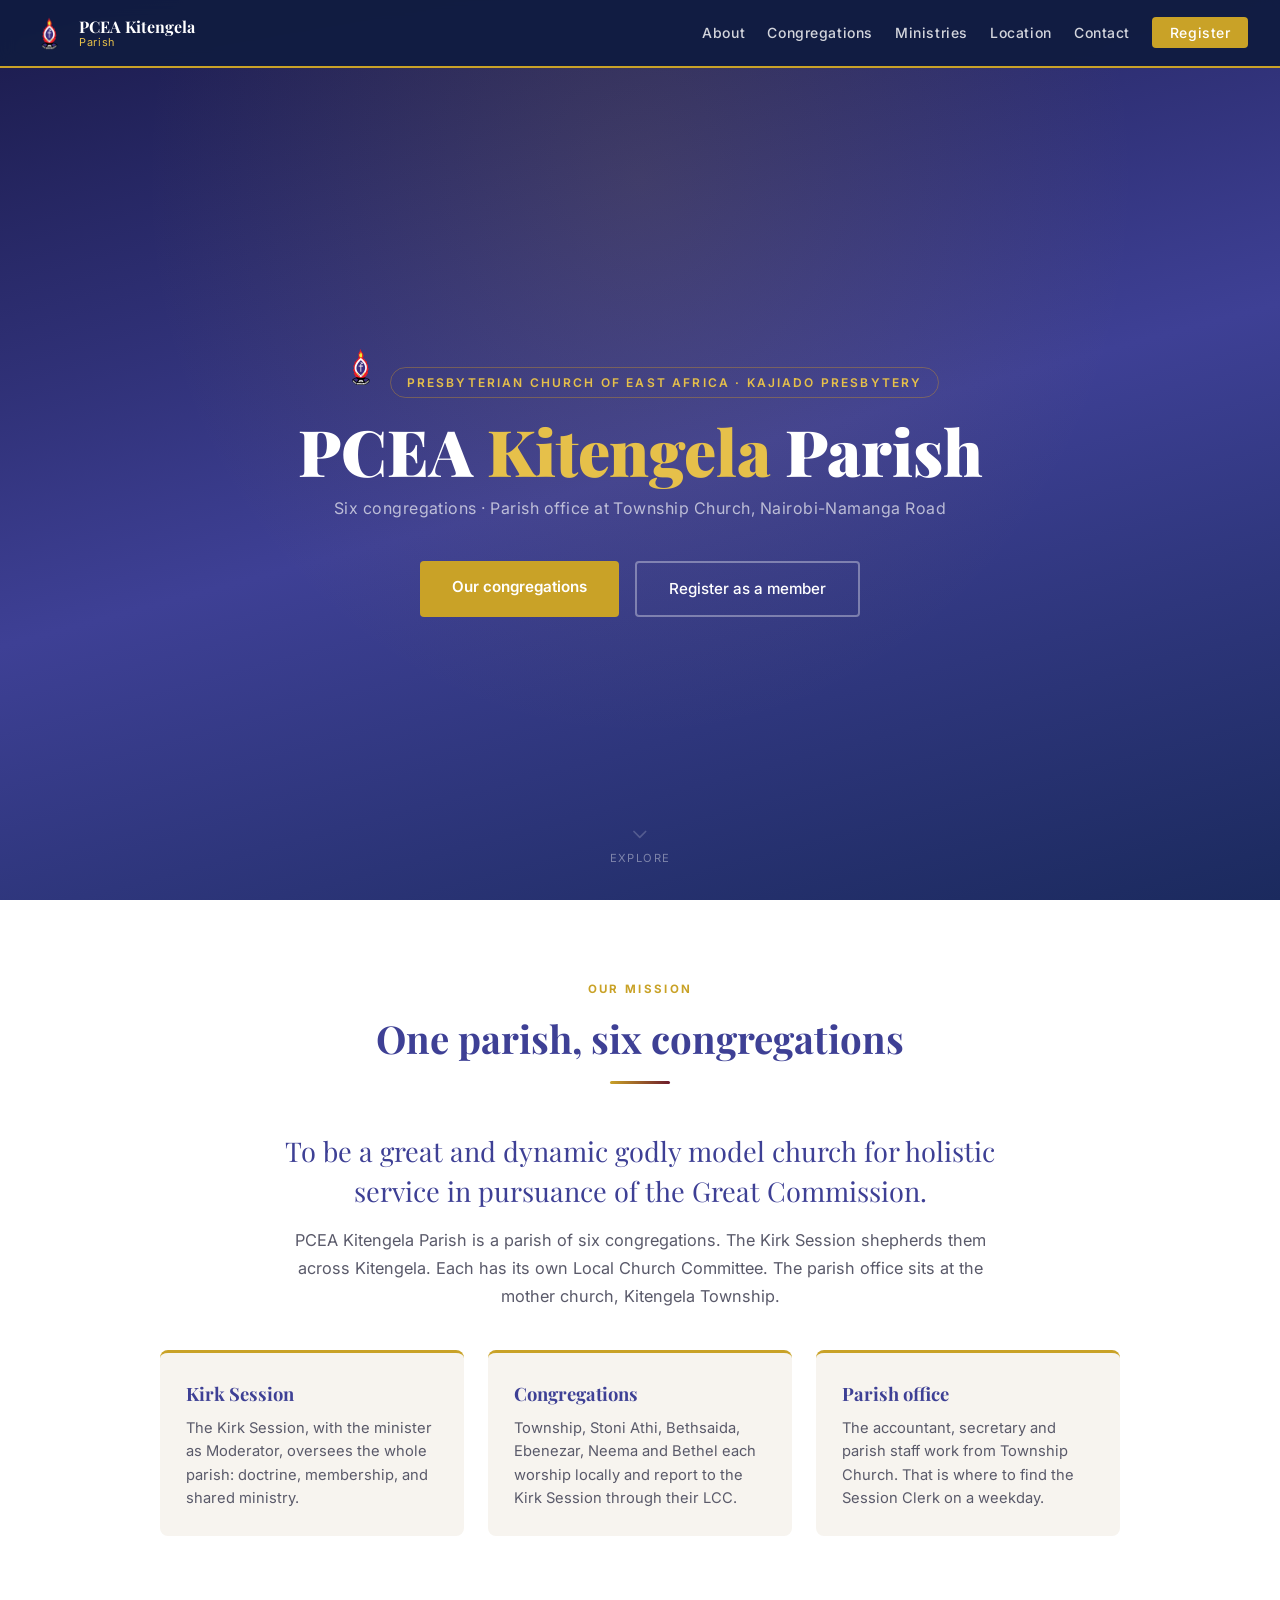
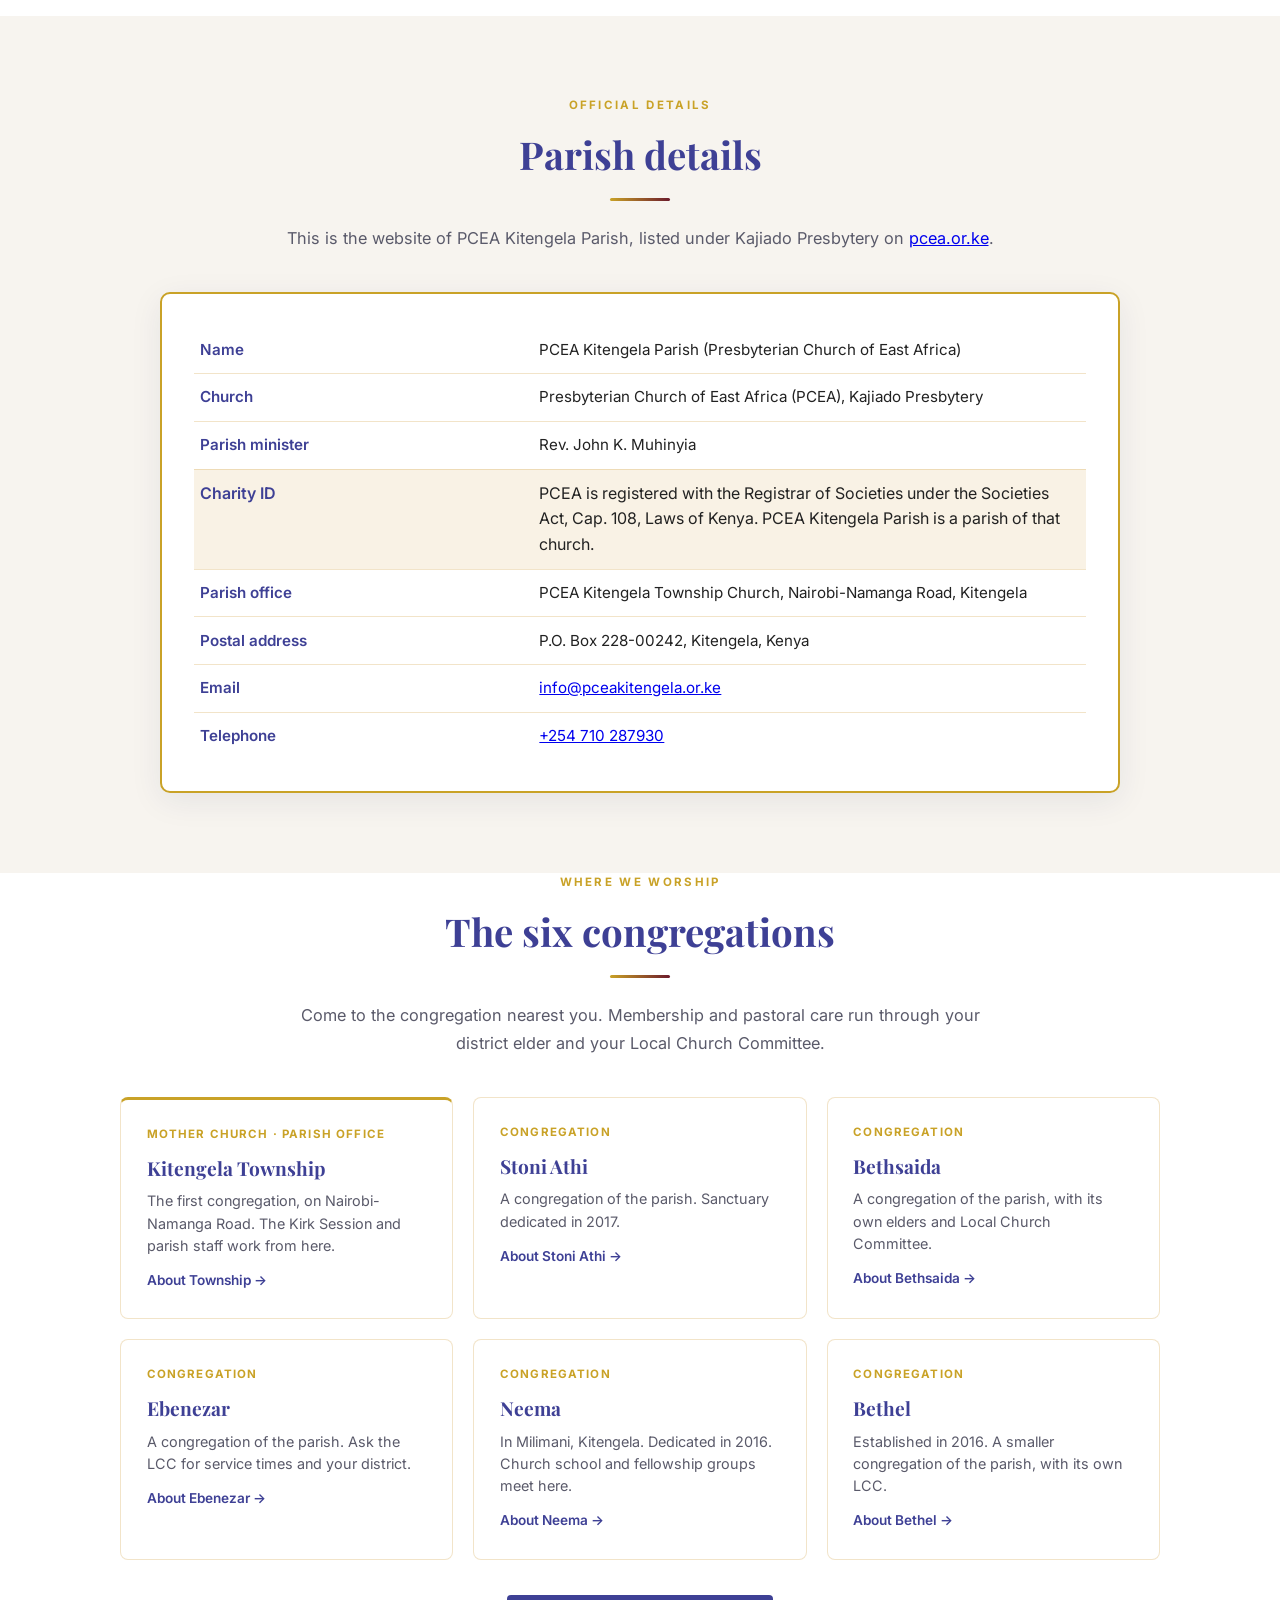
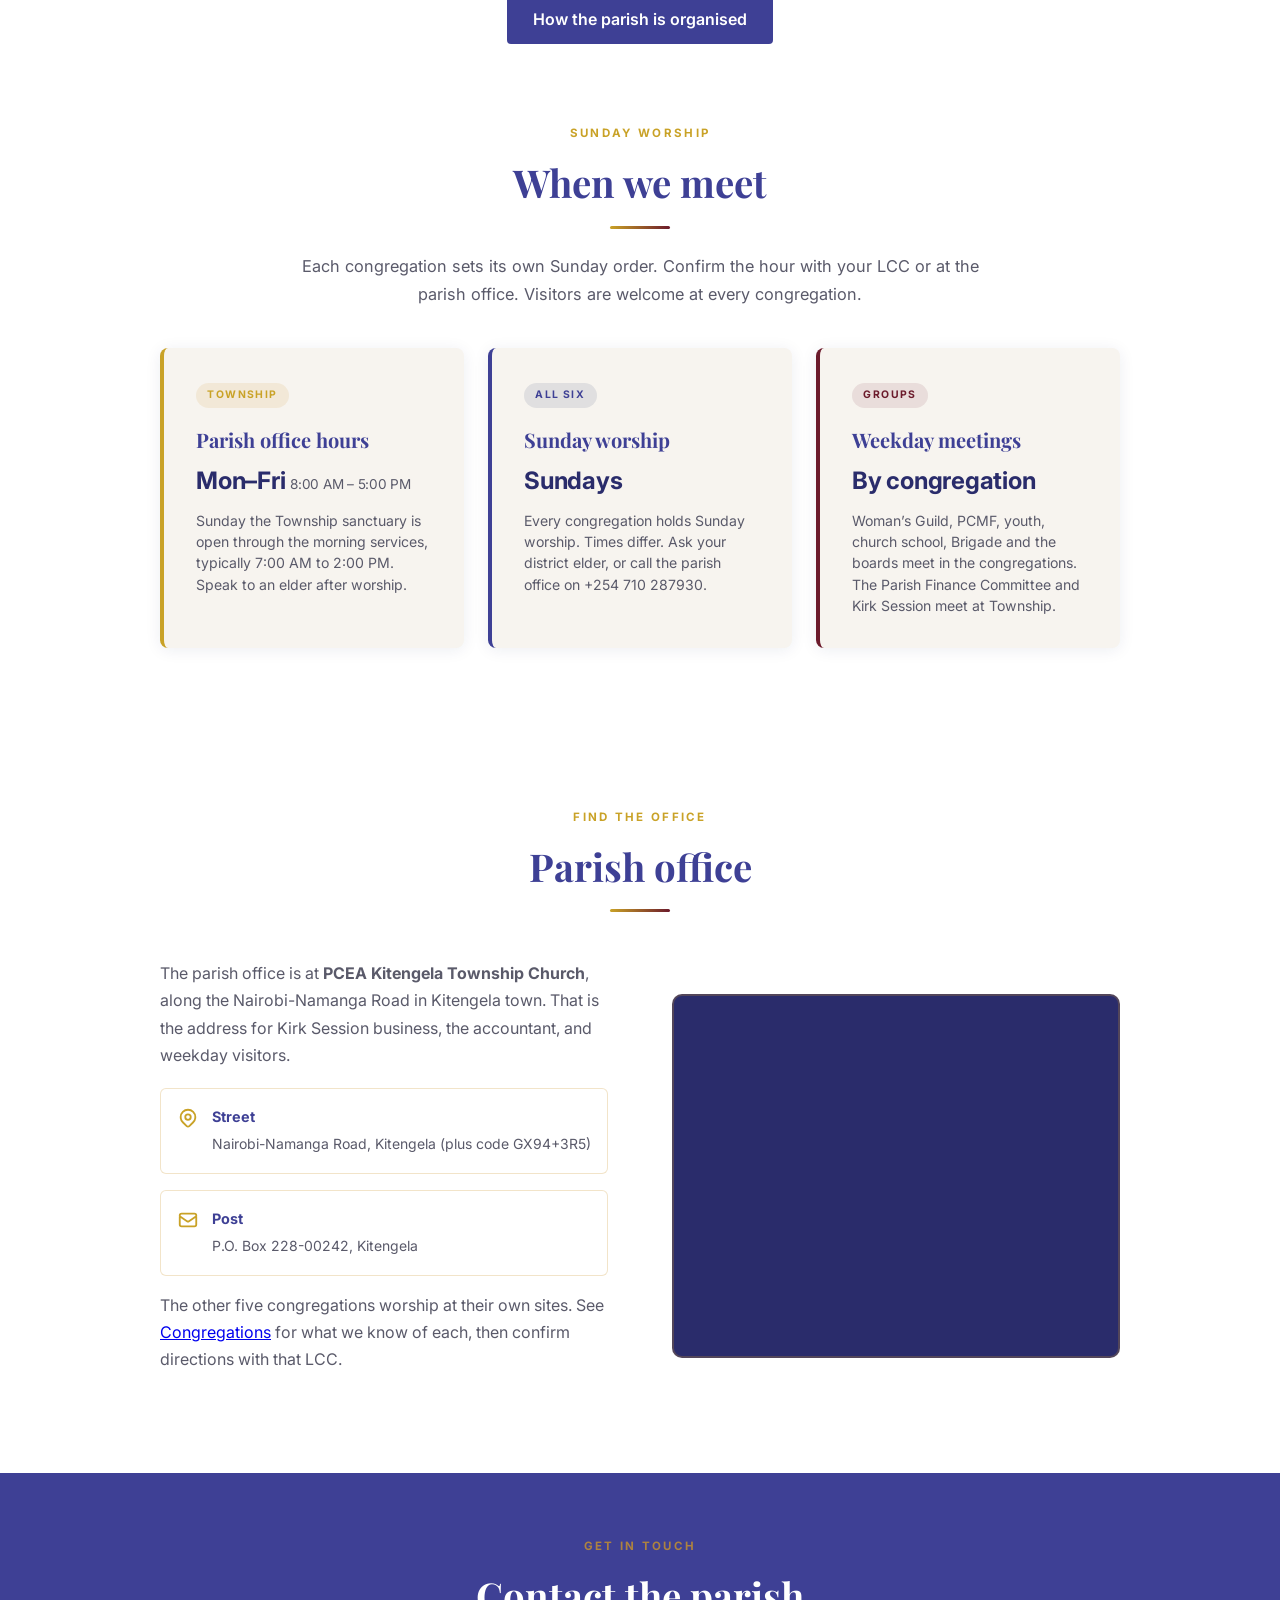
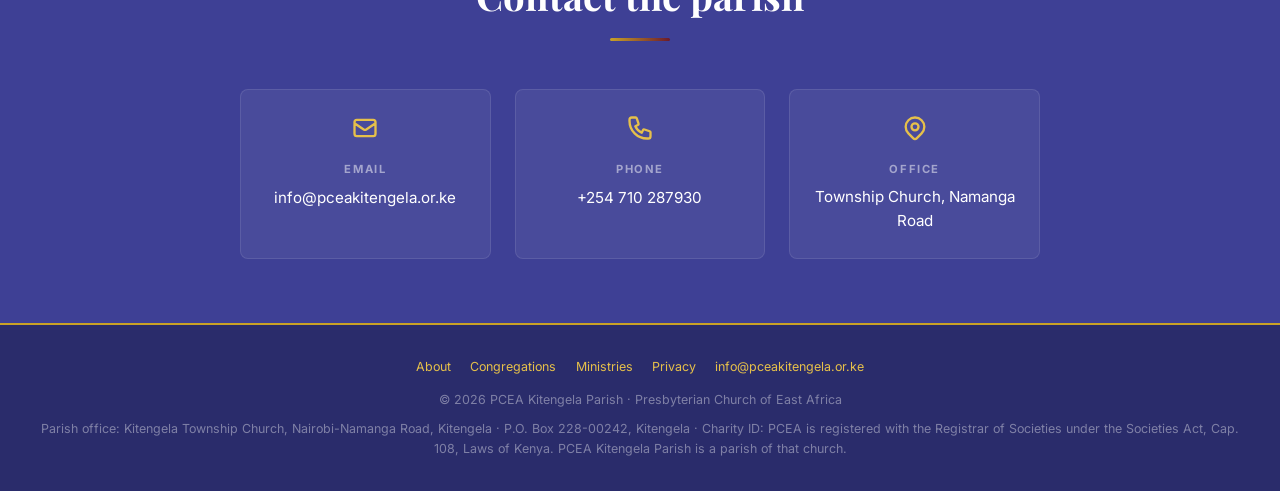
==== commit 83c4e252: "Say Kirk Session, and drop contrast phrasing on the parish. Co-authored-by: Cursor <cursoragent@curs" ====
--- a/index.html
+++ b/index.html
@@ -84,15 +84,15 @@
   <h2 class="section-title">One parish, six congregations</h2>
   <span class="section-divider"></span>
   <p class="mission-quote">To be a great and dynamic godly model church for holistic service in pursuance of the Great Commission.</p>
-  <p class="section-intro">PCEA Kitengela Parish is not a single-church parish. The Session shepherds six congregations across Kitengela. Each has its own Local Church Committee. The parish office sits at the mother church, Kitengela Township.</p>
+  <p class="section-intro">PCEA Kitengela Parish is a parish of six congregations. The Kirk Session shepherds them across Kitengela. Each has its own Local Church Committee. The parish office sits at the mother church, Kitengela Township.</p>
   <div class="mission-grid">
     <article class="mission-card">
-      <h3>Session</h3>
-      <p>The Parish Session, with the minister as Moderator, oversees the whole parish: doctrine, membership, and shared ministry.</p>
+      <h3>Kirk Session</h3>
+      <p>The Kirk Session, with the minister as Moderator, oversees the whole parish: doctrine, membership, and shared ministry.</p>
     </article>
     <article class="mission-card">
       <h3>Congregations</h3>
-      <p>Township, Stoni Athi, Bethsaida, Ebenezar, Neema and Bethel each worship locally and report to Session through their LCC.</p>
+      <p>Township, Stoni Athi, Bethsaida, Ebenezar, Neema and Bethel each worship locally and report to the Kirk Session through their LCC.</p>
     </article>
     <article class="mission-card">
       <h3>Parish office</h3>
@@ -153,7 +153,7 @@
     <a class="cong-card featured" href="congregations.html#township">
       <p class="cong-meta">Mother church · Parish office</p>
       <h3>Kitengela Township</h3>
-      <p>The first congregation, on Nairobi-Namanga Road. The Session and parish staff work from here.</p>
+      <p>The first congregation, on Nairobi-Namanga Road. The Kirk Session and parish staff work from here.</p>
       <span class="cong-link">About Township →</span>
     </a>
     <a class="cong-card" href="congregations.html#stoni-athi">
@@ -212,7 +212,7 @@
       <span class="service-badge">Groups</span>
       <h3>Weekday meetings</h3>
       <div class="service-time">By congregation</div>
-      <p class="service-desc">Woman’s Guild, PCMF, youth, church school, Brigade and the boards meet in the congregations. The Parish Finance Committee and Session meet at Township.</p>
+      <p class="service-desc">Woman’s Guild, PCMF, youth, church school, Brigade and the boards meet in the congregations. The Parish Finance Committee and Kirk Session meet at Township.</p>
     </div>
   </div>
 </section>
@@ -223,7 +223,7 @@
   <span class="section-divider"></span>
   <div class="location-inner">
     <div class="location-text">
-      <p>The parish office is at <strong>PCEA Kitengela Township Church</strong>, along the Nairobi-Namanga Road in Kitengela town. That is the address for Session business, the accountant, and weekday visitors.</p>
+      <p>The parish office is at <strong>PCEA Kitengela Township Church</strong>, along the Nairobi-Namanga Road in Kitengela town. That is the address for Kirk Session business, the accountant, and weekday visitors.</p>
       <div class="location-detail">
         <svg fill="none" viewBox="0 0 24 24" stroke="currentColor"><path stroke-linecap="round" stroke-linejoin="round" stroke-width="2" d="M17.657 16.657L13.414 20.9a1.998 1.998 0 01-2.827 0l-4.244-4.243a8 8 0 1111.314 0z"/><path stroke-linecap="round" stroke-linejoin="round" stroke-width="2" d="M15 11a3 3 0 11-6 0 3 3 0 016 0z"/></svg>
         <div>
